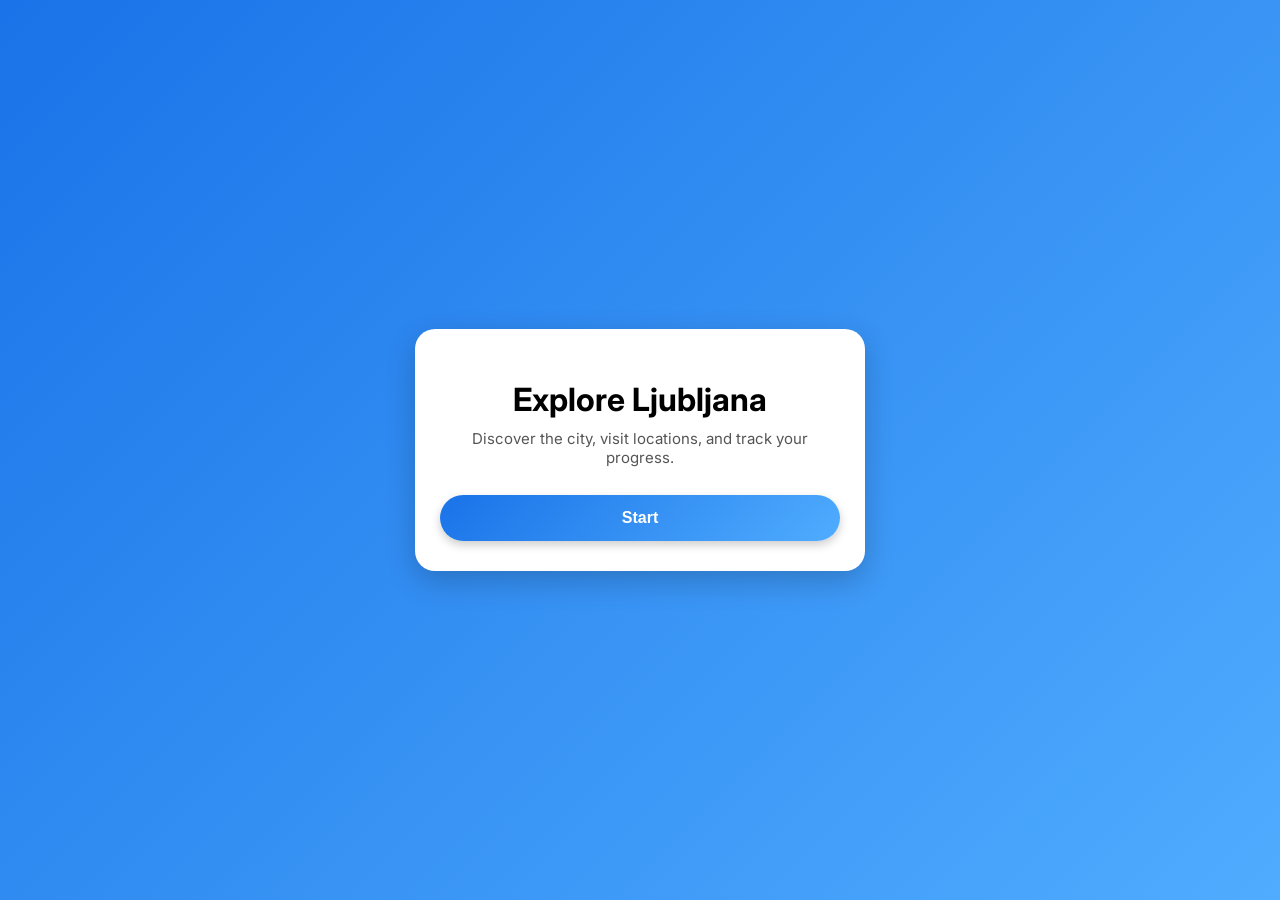
==== index.html @ 91c6f610 "Add files via upload" ====
<!doctype html>
<html lang="en">
  <head>
    <meta charset="UTF-8" />
    <link
      href="https://fonts.googleapis.com/css2?family=Inter:wght@400;600;700&display=swap"
      rel="stylesheet"
    />
    <meta name="viewport" content="width=device-width, initial-scale=1.0" />
    <title>Welcome</title>
    <link rel="stylesheet" href="style.css" />
  </head>
  <body class="intro-page">
    <div class="card">
      <h1>Explore Ljubljana</h1>
      <p>Discover the city, visit locations, and track your progress.</p>
      <button class="primary-btn" onclick="start()">Start</button>
    </div>
    <script>
      function start() {
        window.location.href = "instructions.html";
      }
    </script>
  </body>
</html>
---- style.css ----
/* Global font */
body {
  margin: 0;
  font-family: 'Inter', sans-serif;
}

/* Background */
.intro-page {
  height: 100vh;
  display: flex;
  justify-content: center;
  align-items: center;

  background: linear-gradient(135deg, #1a73e8, #4facfe);
}

/* Card container */
.card {
  background: white;
  padding: 30px 25px;
  border-radius: 20px;

  width: 85%;
  max-width: 400px;

  text-align: center;

  box-shadow: 0 10px 30px rgba(0,0,0,0.2);
}

/* Titles */
.card h1,
.card h2 {
  margin-bottom: 10px;
  font-weight: 700;
}

.card {
  animation: fadeIn 0.5s ease;
}

@keyframes fadeIn {
  from {
    opacity: 0;
    transform: translateY(20px);
  }
  to {
    opacity: 1;
    transform: translateY(0);
  }
}

.card p {
  color: #555;
  margin: 8px 0;
  font-size: 15px;
}

/* Modern button */
.primary-btn {
  margin-top: 20px;
  width: 100%;
  padding: 14px;

  border: none;
  border-radius: 999px;

  font-size: 16px;
  font-weight: 600;

  color: white;
  background: linear-gradient(135deg, #1a73e8, #4facfe);

  cursor: pointer;

  transition: all 0.2s ease;

  box-shadow: 0 4px 10px rgba(0,0,0,0.2);
}

/* Tap effect */
.primary-btn:active {
  transform: scale(0.97);
}

/* Hover (desktop) */
.primary-btn:hover {
  filter: brightness(1.05);
}

.center {
  display: flex;
  flex-direction: column;
  justify-content: center;
  align-items: center;
  height: 100vh;
}

button {
  padding: 15px 25px;
  font-size: 18px;
  margin-top: 20px;
}

#map {
  height: 100vh;
  width: 100%;
}

#progressContainer {
  position: fixed;
  bottom: 20px;
  left: 15px;
  right: 15px;
  height: 34px;

  border-radius: 999px;
  overflow: hidden;

  /* Glass effect */
  background: rgba(255, 255, 255, 0.15);
  backdrop-filter: blur(12px);

  box-shadow:
    0 4px 20px rgba(0,0,0,0.15),
    inset 0 1px 2px rgba(255,255,255,0.3);

  z-index: 1000;
}

/* Progress fill */
#progressBar {
  height: 100%;
  width: 0%;
  border-radius: 999px;

  background: linear-gradient(
    90deg,
    #00c6ff,
    #0072ff
  );

  transition: width 0.6s cubic-bezier(0.4, 0, 0.2, 1);

  /* subtle glow */
  box-shadow: 0 0 10px rgba(0, 114, 255, 0.6);

  background: linear-gradient(270deg, #F02D2D, #D20F0F, #F02D2D);
  background-size: 400% 400%;
  animation: gradientMove 3s ease infinite;

}

/* Centered text */
#progressText {
  position: absolute;
  top: 50%;
  left: 50%;
  transform: translate(-50%, -50%);

  font-weight: 600;
  font-size: 14px;
  letter-spacing: 0.5px;

  color: white;
  text-shadow: 0 1px 3px rgba(0,0,0,0.4);

  pointer-events: none;
}

@keyframes gradientMove {
  0% { background-position: 0% 50%; }
  50% { background-position: 100% 50%; }
  100% { background-position: 0% 50%; }
}

/* marker styles */
.done-marker {
  opacity: 0.3;
}

.info-marker {
  stroke: blue;
  fill: lightblue;
}

#cardOverlay {
  position: fixed;
  top: 0;
  left: 0;
  width: 100%;
  height: 100%;

  display: flex;
  align-items: flex-end;
  justify-content: center;

  background: rgba(0,0,0,0.4);
  z-index: 2000;
}

/* 👇 IMPORTANT: prevent blocking when hidden */
#cardOverlay.hidden {
  display: none;
}

/* Hidden state */
.hidden {
  display: none !important;
}

/* Card (bottom sheet style) */
#cardContent {
  width: 100%;
  max-height: 90%;
  background: white;
  border-top-left-radius: 20px;
  border-top-right-radius: 20px;
  padding: 20px;
  overflow-y: auto;
  animation: slideUp 0.3s ease;

  position: relative; /* 👈 IMPORTANT */
}

#cardBody {
  margin-top: 30px;
}

/* Close button */
#closeCard {
  position: absolute;
  top: 10px;
  right: 15px;

  width: 36px;
  height: 36px;

  border: none;
  border-radius: 50%;
  background: rgba(0,0,0,0.1);

  display: flex;              /* 👈 key */
  align-items: center;        /* vertical center */
  justify-content: center;    /* horizontal center */

  font-size: 18px;
  line-height: 1;             /* 👈 prevents vertical shift */
  padding: 0;                 /* 👈 remove default padding */

  cursor: pointer;
}

/* Image styling */
#cardBody img {
  width: 100%;          /* never exceed card width */
  max-height: 250px;    /* 👈 limit height */
  object-fit: cover;    /* crop nicely instead of stretching */
  border-radius: 12px;
  margin-top: 10px;
}

/* Animation */
@keyframes slideUp {
  from {
    transform: translateY(100%);
  }
  to {
    transform: translateY(0);
  }
}

.action-btn {
  width: 100%;
  padding: 14px;

  border: none;
  border-radius: 999px;

  font-size: 16px;
  font-weight: 600;

  cursor: pointer;

  transition: all 0.2s ease;

  background: #F02D2D;   /* default (Google blue) */
  color: white;

  box-shadow: 0 4px 10px rgba(0,0,0,0.15);
}

/* Hover / tap effect */
.action-btn:active {
  transform: scale(0.97);
  box-shadow: 0 2px 6px rgba(0,0,0,0.2);
}

/* DONE state */
.action-btn.done {
  background: #34a853;  /* Google green */
}

/* Optional subtle hover (desktop) */
.action-btn:hover {
  filter: brightness(1.05);
}
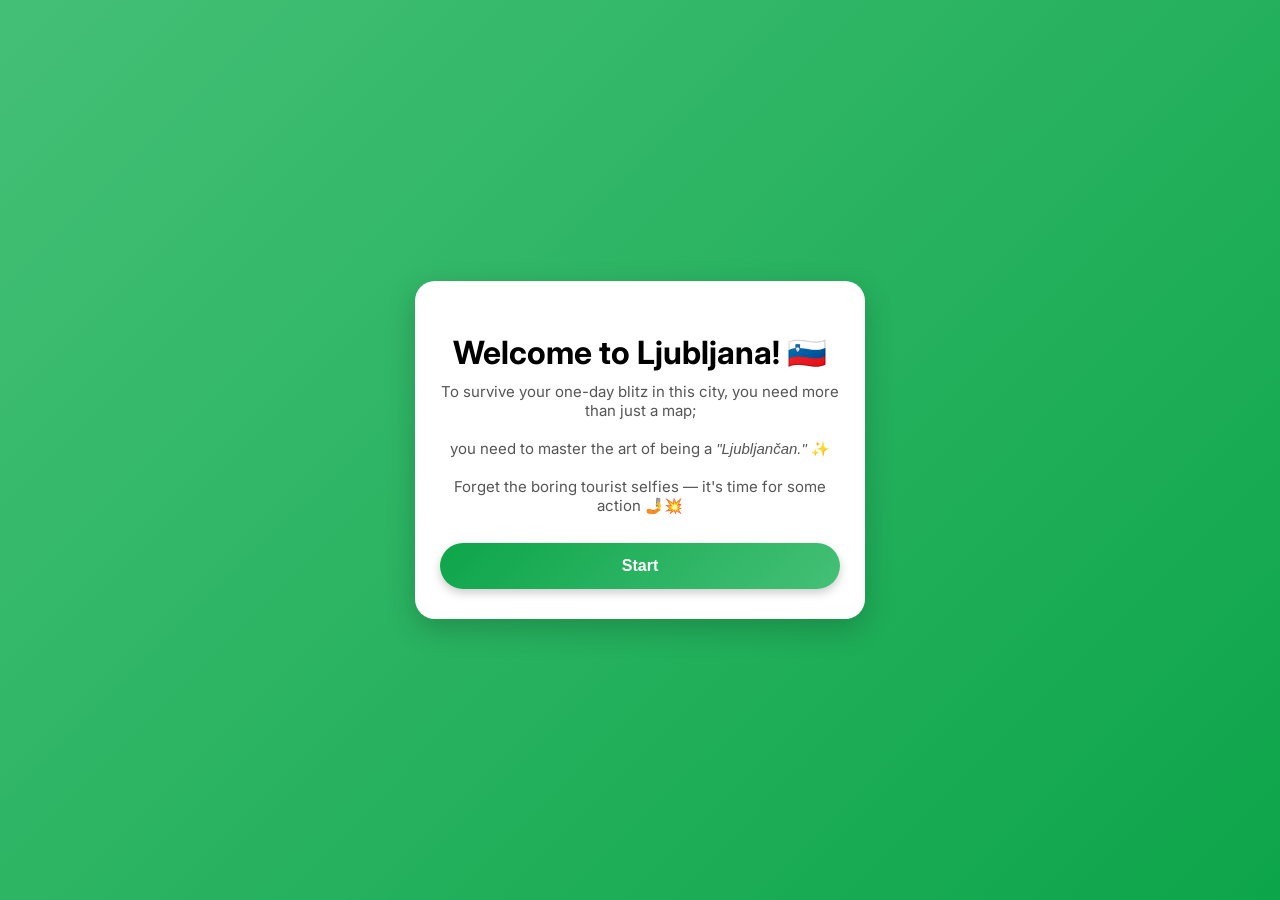
==== commit c58aa884: "Add files via upload" ====
--- a/index.html
+++ b/index.html
@@ -6,14 +6,17 @@
       href="https://fonts.googleapis.com/css2?family=Inter:wght@400;600;700&display=swap"
       rel="stylesheet"
     />
+    <link rel="icon" type="image/x-icon" href="./favicon.ico" />
     <meta name="viewport" content="width=device-width, initial-scale=1.0" />
     <title>Welcome</title>
     <link rel="stylesheet" href="style.css" />
   </head>
   <body class="intro-page">
     <div class="card">
-      <h1>Explore Ljubljana</h1>
-      <p>Discover the city, visit locations, and track your progress.</p>
+      <h1>Welcome to Ljubljana! 🇸🇮</h1>
+      <p>To survive your one-day blitz in this city, you need more than just a map;<br><br>
+        you need to master the art of being a <i>"Ljubljančan."</i> ✨<br><br>
+        Forget the boring tourist selfies — it's time for some action 🤳💥</p>
       <button class="primary-btn" onclick="start()">Start</button>
     </div>
     <script>
--- a/style.css
+++ b/style.css
@@ -11,7 +11,7 @@
   justify-content: center;
   align-items: center;
 
-  background: linear-gradient(135deg, #1a73e8, #4facfe);
+  background: linear-gradient(135deg, #44c076, #0DA54A);
 }
 
 /* Card container */
@@ -69,7 +69,7 @@
   font-weight: 600;
 
   color: white;
-  background: linear-gradient(135deg, #1a73e8, #4facfe);
+  background: linear-gradient(135deg, #0DA54A, #44c076);
 
   cursor: pointer;
 
@@ -134,18 +134,12 @@
   width: 0%;
   border-radius: 999px;
 
-  background: linear-gradient(
-    90deg,
-    #00c6ff,
-    #0072ff
-  );
-
   transition: width 0.6s cubic-bezier(0.4, 0, 0.2, 1);
 
   /* subtle glow */
-  box-shadow: 0 0 10px rgba(0, 114, 255, 0.6);
-
-  background: linear-gradient(270deg, #F02D2D, #D20F0F, #F02D2D);
+  box-shadow: 0 0 10px rgba(0, 0, 0, 0.6);
+
+  background: linear-gradient(270deg, #0DA54A, #44c076, #0DA54A);
   background-size: 400% 400%;
   animation: gradientMove 3s ease infinite;
 
@@ -176,7 +170,7 @@
 
 /* marker styles */
 .done-marker {
-  opacity: 0.3;
+  opacity: 0.4;
 }
 
 .info-marker {
@@ -284,7 +278,7 @@
 
   transition: all 0.2s ease;
 
-  background: #F02D2D;   /* default (Google blue) */
+  background: #0DA54A;   /* default (Google blue) */
   color: white;
 
   box-shadow: 0 4px 10px rgba(0,0,0,0.15);
@@ -298,10 +292,58 @@
 
 /* DONE state */
 .action-btn.done {
-  background: #34a853;  /* Google green */
+  background: #373737;  /* Google green */
 }
 
 /* Optional subtle hover (desktop) */
 .action-btn:hover {
   filter: brightness(1.05);
+}
+
+/* Fullscreen overlay */
+#gpsModal {
+  position: fixed;
+  top: 0;
+  left: 0;
+  width: 100%;
+  height: 100%;
+
+  background: rgba(0,0,0,0.5);
+
+  display: flex;
+  justify-content: center;
+  align-items: center;
+
+  z-index: 3000;
+}
+
+/* Card */
+.gps-card {
+  background: white;
+  padding: 25px;
+  border-radius: 20px;
+
+  width: 80%;
+  max-width: 320px;
+
+  text-align: center;
+
+  box-shadow: 0 10px 30px rgba(0,0,0,0.3);
+}
+
+/* Button */
+.gps-card button {
+  margin-top: 15px;
+  width: 100%;
+  padding: 14px;
+
+  border: none;
+  border-radius: 999px;
+
+  background: #0DA54A;
+  color: white;
+  font-size: 16px;
+  font-weight: 600;
+
+  cursor: pointer;
 }
